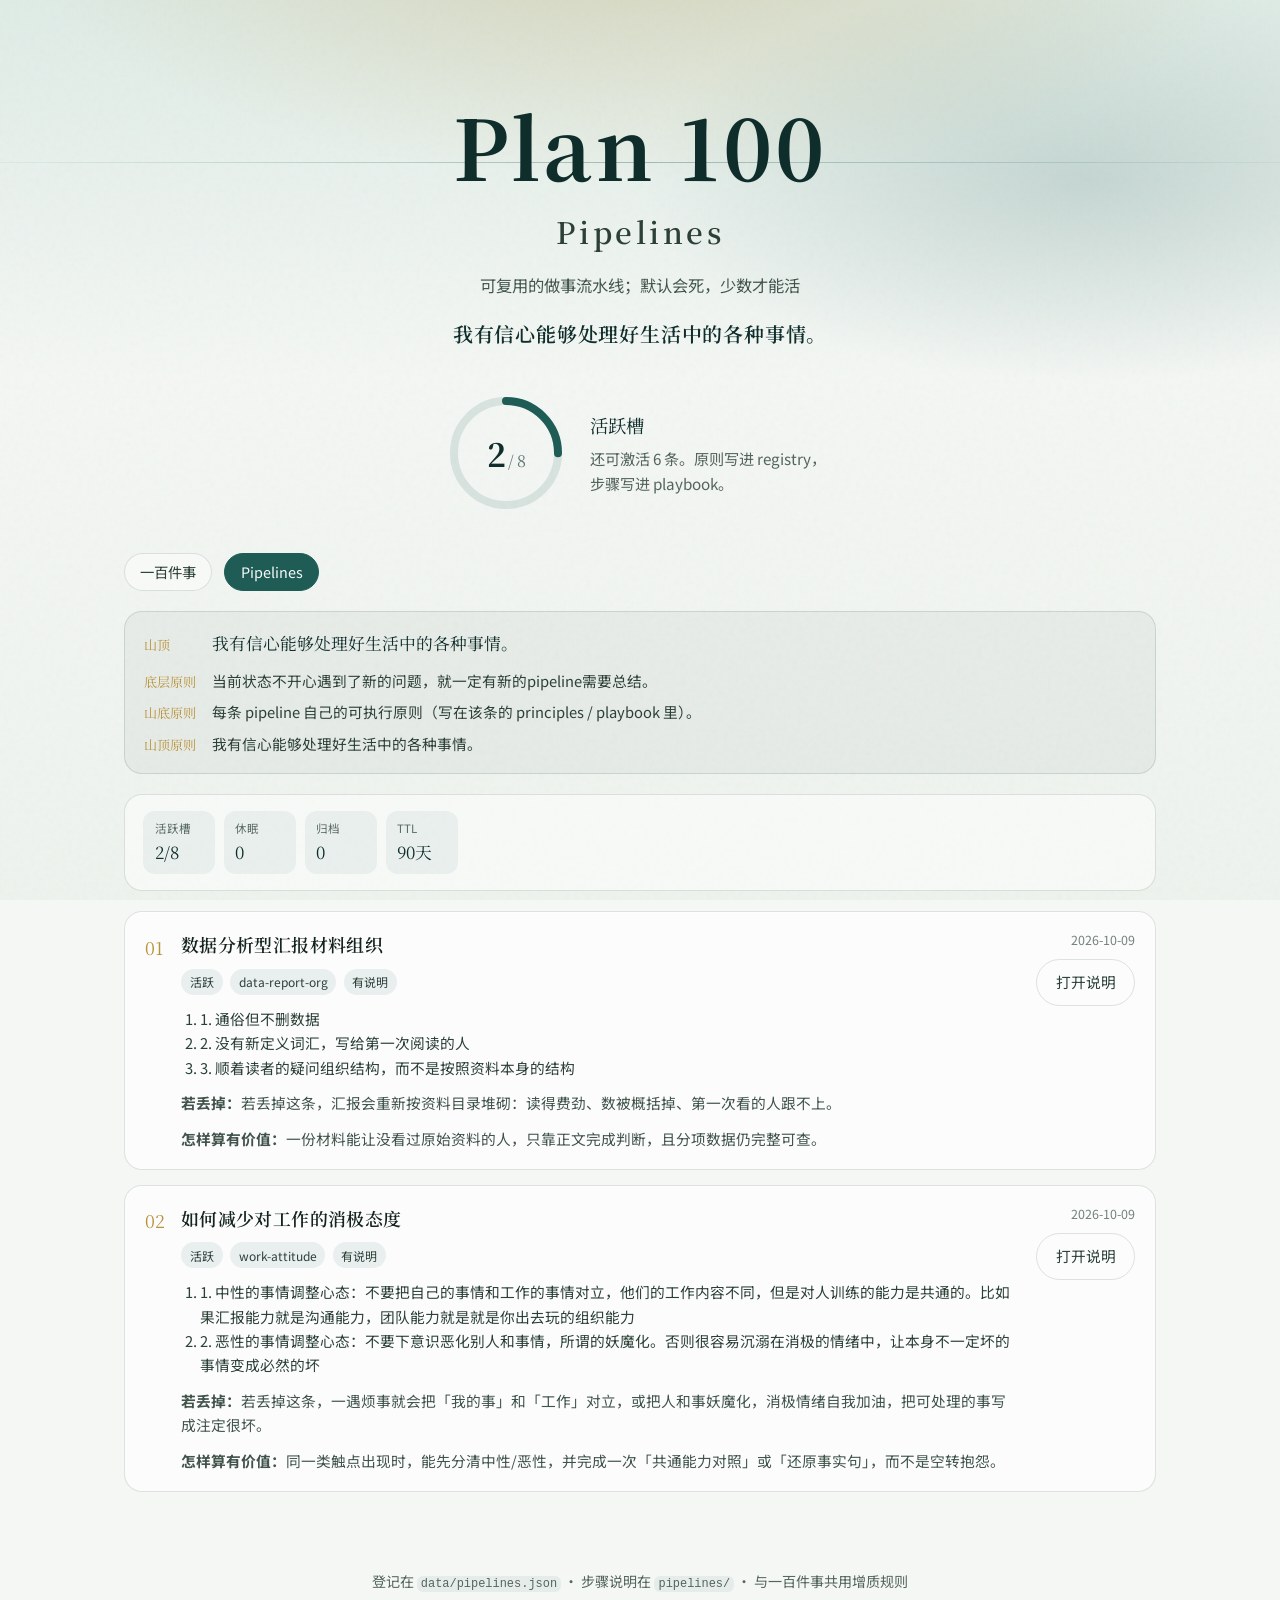
==== pipelines.html @ 631076b8 "Add pipelines catalog, charter layers, and two active playbooks. Capture the north-star life state a" ====
<!DOCTYPE html>
<html lang="zh-CN">
<head>
  <meta charset="UTF-8" />
  <meta name="viewport" content="width=device-width, initial-scale=1" />
  <meta name="description" content="Plan 100 Pipelines —— 可复用的做事流水线" />
  <title>Plan 100 · Pipelines</title>
  <link rel="preconnect" href="https://fonts.googleapis.com" />
  <link rel="preconnect" href="https://fonts.gstatic.com" crossorigin />
  <link href="https://fonts.googleapis.com/css2?family=Noto+Sans+SC:wght@400;500;600&family=Noto+Serif+SC:wght@500;600;700&family=Newsreader:opsz,wght@6..72,500;6..72,600&display=swap" rel="stylesheet" />
  <link rel="stylesheet" href="css/style.css" />
</head>
<body>
  <div class="atmosphere" aria-hidden="true">
    <div class="horizon"></div>
    <div class="grain"></div>
  </div>

  <header class="hero">
    <p class="brand"><a class="brand-link" href="index.html">Plan 100</a></p>
    <h1>Pipelines</h1>
    <p class="lede" id="site-subtitle">可复用的做事流水线；默认会死，少数才能活</p>
    <p class="north-star" id="north-star">我有信心能够处理好生活中的各种事情。</p>

    <div class="progress-block" aria-live="polite">
      <div class="progress-ring" role="img" aria-label="活跃流水线">
        <svg viewBox="0 0 120 120" width="120" height="120">
          <circle class="ring-track" cx="60" cy="60" r="52" />
          <circle class="ring-fill" id="ring-fill" cx="60" cy="60" r="52" />
        </svg>
        <div class="progress-num">
          <span id="count-current">0</span>
          <span class="progress-sep">/</span>
          <span id="count-goal">8</span>
        </div>
      </div>
      <div class="progress-copy">
        <p class="progress-label">活跃槽</p>
        <p class="progress-hint" id="progress-hint">新建流水线前先问：能否并入已有一条。</p>
      </div>
    </div>
  </header>

  <main class="main">
    <nav class="site-nav" aria-label="站点导航">
      <a href="index.html">一百件事</a>
      <a href="pipelines.html" aria-current="page">Pipelines</a>
    </nav>

    <section class="charter" id="charter" aria-label="项目原则"></section>

    <section class="gov-bar" aria-label="流水线治理摘要">
      <div class="gov-metrics" id="gov-metrics"></div>
    </section>

    <section class="board" aria-label="流水线列表">
      <ul class="item-list" id="pipeline-list"></ul>
      <p class="empty" id="empty-state" hidden>还没有流水线。</p>
    </section>
  </main>

  <footer class="footer">
    <p>登记在 <code>data/pipelines.json</code> · 步骤说明在 <code>pipelines/</code> · 与一百件事共用增质规则</p>
  </footer>

  <script src="js/pipelines.js" type="module"></script>
</body>
</html>
---- css/style.css ----
:root {
  --ink: #16241f;
  --ink-soft: #2c4038;
  --mist: #e8efe9;
  --paper: #f4f7f4;
  --sand: #d9c4a0;
  --gold: #b8923a;
  --teal: #1f5c56;
  --teal-deep: #0f2e2b;
  --line: rgba(22, 36, 31, 0.12);
  --shadow: 0 18px 50px rgba(15, 46, 43, 0.18);
  --radius: 18px;
  --font-display: "Noto Serif SC", "Newsreader", Georgia, serif;
  --font-body: "Noto Sans SC", "Helvetica Neue", sans-serif;
  --max: 1080px;
}

*,
*::before,
*::after {
  box-sizing: border-box;
}

html {
  scroll-behavior: smooth;
}

body {
  margin: 0;
  min-height: 100vh;
  color: var(--ink);
  font-family: var(--font-body);
  background: var(--paper);
  line-height: 1.65;
  overflow-x: hidden;
}

.atmosphere {
  position: fixed;
  inset: 0;
  z-index: -1;
  background:
    radial-gradient(ellipse 90% 55% at 50% -10%, rgba(184, 146, 58, 0.28), transparent 55%),
    radial-gradient(ellipse 70% 45% at 85% 20%, rgba(31, 92, 86, 0.18), transparent 50%),
    linear-gradient(180deg, #dfece6 0%, var(--paper) 42%, #eef3ee 100%);
}

.horizon {
  position: absolute;
  left: -10%;
  right: -10%;
  top: 18vh;
  height: 1px;
  background: linear-gradient(90deg, transparent, rgba(31, 92, 86, 0.35), transparent);
  transform: scaleX(0.96);
  animation: horizon-breathe 8s ease-in-out infinite;
}

.grain {
  position: absolute;
  inset: 0;
  opacity: 0.045;
  background-image: url("data:image/svg+xml,%3Csvg viewBox='0 0 200 200' xmlns='http://www.w3.org/2000/svg'%3E%3Cfilter id='n'%3E%3CfeTurbulence type='fractalNoise' baseFrequency='0.85' numOctaves='3' stitchTiles='stitch'/%3E%3C/filter%3E%3Crect width='100%25' height='100%25' filter='url(%23n)'/%3E%3C/svg%3E");
  pointer-events: none;
}

@keyframes horizon-breathe {
  0%, 100% { opacity: 0.45; transform: scaleX(0.94); }
  50% { opacity: 0.85; transform: scaleX(1); }
}

.sr-only {
  position: absolute;
  width: 1px;
  height: 1px;
  padding: 0;
  margin: -1px;
  overflow: hidden;
  clip: rect(0, 0, 0, 0);
  border: 0;
}

.hero {
  max-width: var(--max);
  margin: 0 auto;
  padding: clamp(3.5rem, 10vw, 6.5rem) 1.5rem 2.5rem;
  text-align: center;
  animation: rise 0.9s ease both;
}

@keyframes rise {
  from { opacity: 0; transform: translateY(18px); }
  to { opacity: 1; transform: translateY(0); }
}

.brand {
  margin: 0 0 1.25rem;
  font-family: var(--font-display);
  font-size: clamp(2.8rem, 8vw, 5.2rem);
  font-weight: 700;
  letter-spacing: 0.04em;
  line-height: 1;
  color: var(--teal-deep);
}

.hero h1 {
  margin: 0;
  font-family: var(--font-display);
  font-size: clamp(1.35rem, 3.2vw, 1.85rem);
  font-weight: 600;
  letter-spacing: 0.12em;
  color: var(--ink-soft);
}

.lede {
  max-width: 28em;
  margin: 1rem auto 0;
  color: var(--ink-soft);
  font-size: 1.02rem;
  opacity: 0.88;
}

.north-star {
  max-width: 22em;
  margin: 1.25rem auto 0;
  font-family: var(--font-display);
  font-size: clamp(1.05rem, 2.4vw, 1.25rem);
  font-weight: 600;
  letter-spacing: 0.04em;
  color: var(--teal-deep);
  line-height: 1.5;
}

.charter {
  margin-bottom: 1.25rem;
  padding: 1.1rem 1.2rem;
  border-radius: var(--radius);
  background: rgba(15, 46, 43, 0.04);
  border: 1px solid var(--line);
  text-align: left;
  animation: rise 1s 0.16s ease both;
}

.charter-north {
  margin: 0 0 0.75rem;
  font-family: var(--font-display);
  font-size: 1.05rem;
  color: var(--teal-deep);
}

.charter-layers {
  margin: 0;
  padding: 0;
  list-style: none;
  display: grid;
  gap: 0.55rem;
}

.charter-layers li {
  font-size: 0.92rem;
  color: var(--ink-soft);
  line-height: 1.55;
}

.charter-k {
  display: inline-block;
  min-width: 4.5em;
  margin-right: 0.55rem;
  font-family: var(--font-display);
  font-size: 0.82rem;
  color: var(--gold);
}

.progress-block {
  display: flex;
  align-items: center;
  justify-content: center;
  gap: 1.5rem;
  margin-top: 2.75rem;
  text-align: left;
  animation: rise 1.1s 0.15s ease both;
}

.progress-ring {
  position: relative;
  width: 120px;
  height: 120px;
  flex-shrink: 0;
}

.progress-ring svg {
  transform: rotate(-90deg);
}

.ring-track,
.ring-fill {
  fill: none;
  stroke-width: 8;
}

.ring-track {
  stroke: rgba(31, 92, 86, 0.12);
}

.ring-fill {
  stroke: var(--teal);
  stroke-linecap: round;
  stroke-dasharray: 326.73;
  stroke-dashoffset: 326.73;
  transition: stroke-dashoffset 0.8s ease;
}

.progress-num {
  position: absolute;
  inset: 0;
  display: grid;
  place-content: center;
  grid-auto-flow: column;
  align-items: baseline;
  gap: 0.15rem;
  font-family: var(--font-display);
  color: var(--teal-deep);
}

#count-current {
  font-size: 2rem;
  font-weight: 700;
}

.progress-sep,
#count-goal {
  font-size: 1rem;
  opacity: 0.65;
}

.progress-label {
  margin: 0;
  font-family: var(--font-display);
  font-size: 1.15rem;
  color: var(--teal-deep);
}

.progress-hint {
  margin: 0.35rem 0 0;
  max-width: 16em;
  color: var(--ink-soft);
  font-size: 0.95rem;
  opacity: 0.8;
}

.main {
  max-width: var(--max);
  margin: 0 auto;
  padding: 0 1.5rem 4rem;
}

.site-nav {
  display: flex;
  gap: 0.75rem;
  margin-bottom: 1.25rem;
  animation: rise 1s 0.18s ease both;
}

.site-nav a {
  text-decoration: none;
  color: var(--ink-soft);
  border: 1px solid var(--line);
  border-radius: 999px;
  padding: 0.4rem 0.95rem;
  font-size: 0.9rem;
  background: rgba(255, 255, 255, 0.45);
}

.site-nav a[aria-current="page"] {
  background: var(--teal);
  border-color: var(--teal);
  color: #f7fbf9;
}

.brand-link {
  color: inherit;
  text-decoration: none;
}

.principle-list {
  margin: 0.75rem 0 0;
  padding-left: 1.2rem;
  color: var(--ink-soft);
  font-size: 0.92rem;
}

.btn-small {
  display: inline-flex;
  align-items: center;
  padding: 0.35rem 0.75rem;
  font-size: 0.8rem;
  text-decoration: none;
}

.gov-bar {
  display: flex;
  flex-wrap: wrap;
  align-items: center;
  justify-content: space-between;
  gap: 1rem;
  margin-bottom: 1.25rem;
  padding: 1rem 1.15rem;
  border-radius: var(--radius);
  background: rgba(255, 255, 255, 0.5);
  border: 1px solid var(--line);
  animation: rise 1s 0.2s ease both;
}

.gov-metrics {
  display: flex;
  flex-wrap: wrap;
  gap: 0.55rem;
}

.gov-chip {
  display: grid;
  gap: 0.1rem;
  min-width: 4.5rem;
  padding: 0.45rem 0.7rem;
  border-radius: 12px;
  background: rgba(31, 92, 86, 0.06);
}

.gov-chip .k {
  font-size: 0.72rem;
  color: var(--ink-soft);
  opacity: 0.75;
}

.gov-chip .v {
  font-family: var(--font-display);
  font-size: 1.05rem;
  color: var(--teal-deep);
}

.gov-chip.warn {
  background: rgba(184, 146, 58, 0.18);
}

.gov-chip.warn .v {
  color: #8a6a1f;
}

.gov-actions {
  display: flex;
  flex-wrap: wrap;
  gap: 0.55rem;
}

.toolbar {
  display: flex;
  flex-wrap: wrap;
  align-items: center;
  justify-content: space-between;
  gap: 1rem;
  margin-bottom: 1.25rem;
  animation: rise 1s 0.25s ease both;
}

.filters {
  display: flex;
  flex-wrap: wrap;
  gap: 0.5rem;
}

.filter-chip {
  border: 1px solid var(--line);
  background: rgba(255, 255, 255, 0.55);
  color: var(--ink-soft);
  border-radius: 999px;
  padding: 0.45rem 0.9rem;
  font: inherit;
  font-size: 0.88rem;
  cursor: pointer;
  transition: background 0.2s ease, border-color 0.2s ease, transform 0.2s ease;
}

.filter-chip:hover {
  transform: translateY(-1px);
  border-color: rgba(31, 92, 86, 0.35);
}

.filter-chip[aria-selected="true"] {
  background: var(--teal);
  border-color: var(--teal);
  color: #f7fbf9;
}

.toolbar-actions {
  display: flex;
  flex-wrap: wrap;
  gap: 0.65rem;
  align-items: center;
}

.status-filter select,
.modal-body select,
.modal-body input,
.modal-body textarea {
  width: 100%;
  border: 1px solid var(--line);
  border-radius: 12px;
  padding: 0.7rem 0.85rem;
  font: inherit;
  background: rgba(255, 255, 255, 0.8);
  color: var(--ink);
}

.status-filter select {
  width: auto;
  min-width: 8.5rem;
}

.btn {
  border: 1px solid transparent;
  border-radius: 999px;
  padding: 0.65rem 1.15rem;
  font: inherit;
  font-size: 0.92rem;
  cursor: pointer;
  transition: transform 0.2s ease, background 0.2s ease, border-color 0.2s ease;
}

.btn:hover {
  transform: translateY(-1px);
}

.btn-primary {
  background: var(--ink);
  color: var(--mist);
}

.btn-primary:hover {
  background: var(--teal-deep);
}

.btn-ghost {
  background: transparent;
  border-color: var(--line);
  color: var(--ink-soft);
}

.stats {
  display: grid;
  grid-template-columns: repeat(auto-fill, minmax(120px, 1fr));
  gap: 0.65rem;
  margin-bottom: 1.75rem;
  animation: rise 1s 0.35s ease both;
}

.stat-card {
  padding: 0.85rem 0.95rem;
  border-radius: 14px;
  background: rgba(255, 255, 255, 0.45);
  border: 1px solid var(--line);
}

.stat-card .name {
  display: block;
  font-size: 0.78rem;
  color: var(--ink-soft);
  opacity: 0.8;
}

.stat-card .num {
  display: block;
  margin-top: 0.25rem;
  font-family: var(--font-display);
  font-size: 1.35rem;
  color: var(--teal-deep);
}

.item-list {
  list-style: none;
  margin: 0;
  padding: 0;
  display: grid;
  gap: 0.9rem;
}

.item {
  display: grid;
  grid-template-columns: auto 1fr auto;
  gap: 1rem;
  align-items: start;
  padding: 1.15rem 1.25rem;
  border-radius: var(--radius);
  background: rgba(255, 255, 255, 0.62);
  border: 1px solid var(--line);
  box-shadow: 0 1px 0 rgba(255, 255, 255, 0.6) inset;
  transition: transform 0.25s ease, box-shadow 0.25s ease;
  animation: rise 0.55s ease both;
}

.item:hover {
  transform: translateY(-2px);
  box-shadow: var(--shadow);
}

.item-expired {
  border-color: rgba(184, 146, 58, 0.55);
  background: rgba(255, 248, 230, 0.7);
}

.lane-dormant,
.lane-archived {
  opacity: 0.78;
}

.tag-warn {
  background: rgba(184, 146, 58, 0.22) !important;
  color: #7a5c14 !important;
}

.field-row {
  display: grid;
  grid-template-columns: repeat(3, 1fr);
  gap: 0.75rem;
}

.form-hint {
  margin: 0;
  font-size: 0.85rem;
  color: var(--ink-soft);
  opacity: 0.85;
}

.form-hint.warn {
  color: #8a6a1f;
  opacity: 1;
}

.modal-wide {
  width: min(560px, 100%);
}

.modal-panel.modal-wide {
  width: min(560px, 100%);
}

.review-list {
  list-style: none;
  margin: 0;
  padding: 0;
  display: grid;
  gap: 0.85rem;
}

.review-item {
  padding: 0.9rem 1rem;
  border-radius: 14px;
  border: 1px solid var(--line);
  background: rgba(255, 255, 255, 0.55);
}

.review-item h3 {
  margin: 0 0 0.5rem;
  font-family: var(--font-display);
  font-size: 1.05rem;
}

.review-item p {
  margin: 0.35rem 0;
  font-size: 0.9rem;
  color: var(--ink-soft);
}

.review-item.reviewed {
  opacity: 0.65;
  border-color: rgba(31, 92, 86, 0.35);
}

.item-index {
  font-family: var(--font-display);
  font-size: 1.1rem;
  color: var(--gold);
  min-width: 2ch;
  padding-top: 0.15rem;
}

.item-body h3 {
  margin: 0;
  font-family: var(--font-display);
  font-size: 1.12rem;
  font-weight: 600;
  letter-spacing: 0.02em;
}

.item-meta {
  display: flex;
  flex-wrap: wrap;
  gap: 0.45rem;
  margin-top: 0.55rem;
}

.tag {
  display: inline-flex;
  align-items: center;
  gap: 0.35rem;
  padding: 0.2rem 0.55rem;
  border-radius: 999px;
  font-size: 0.75rem;
  background: rgba(31, 92, 86, 0.08);
  color: var(--ink-soft);
}

.tag-dot {
  width: 0.45rem;
  height: 0.45rem;
  border-radius: 50%;
  background: currentColor;
}

.item-note {
  margin: 0.7rem 0 0;
  color: var(--ink-soft);
  font-size: 0.92rem;
  opacity: 0.9;
}

.item-side {
  display: flex;
  flex-direction: column;
  align-items: flex-end;
  gap: 0.5rem;
}

.item-date {
  font-size: 0.78rem;
  color: var(--ink-soft);
  opacity: 0.65;
  white-space: nowrap;
}

.item-actions {
  display: flex;
  gap: 0.35rem;
}

.item-actions button {
  border: 1px solid var(--line);
  background: transparent;
  border-radius: 999px;
  padding: 0.25rem 0.65rem;
  font: inherit;
  font-size: 0.75rem;
  color: var(--ink-soft);
  cursor: pointer;
}

.empty {
  text-align: center;
  padding: 3rem 1rem;
  color: var(--ink-soft);
  opacity: 0.75;
}

.footer {
  max-width: var(--max);
  margin: 0 auto;
  padding: 0 1.5rem 3.5rem;
  text-align: center;
  color: var(--ink-soft);
  font-size: 0.88rem;
  opacity: 0.8;
}

.footer code {
  font-size: 0.85em;
  padding: 0.1em 0.35em;
  border-radius: 6px;
  background: rgba(31, 92, 86, 0.08);
}

.footer-actions {
  display: flex;
  justify-content: center;
  gap: 0.65rem;
  margin-top: 0.85rem;
  flex-wrap: wrap;
}

.modal {
  border: none;
  padding: 0;
  background: transparent;
  max-width: calc(100vw - 2rem);
}

.modal::backdrop {
  background: rgba(15, 46, 43, 0.45);
  backdrop-filter: blur(4px);
}

.modal-panel {
  width: min(440px, 100%);
  margin: auto;
  border-radius: 22px;
  background: var(--paper);
  border: 1px solid rgba(255, 255, 255, 0.5);
  box-shadow: var(--shadow);
  overflow: hidden;
  animation: rise 0.35s ease both;
}

.modal-header,
.modal-footer {
  display: flex;
  align-items: center;
  justify-content: space-between;
  padding: 1rem 1.25rem;
}

.modal-header {
  border-bottom: 1px solid var(--line);
}

.modal-header h2 {
  margin: 0;
  font-family: var(--font-display);
  font-size: 1.2rem;
}

.icon-close {
  border: none;
  background: transparent;
  font-size: 1.6rem;
  line-height: 1;
  color: var(--ink-soft);
  cursor: pointer;
}

.modal-body {
  display: grid;
  gap: 0.9rem;
  padding: 1.15rem 1.25rem;
}

.modal-body label {
  display: grid;
  gap: 0.35rem;
  font-size: 0.88rem;
  color: var(--ink-soft);
}

.modal-footer {
  border-top: 1px solid var(--line);
  justify-content: flex-end;
  gap: 0.5rem;
}

@media (max-width: 720px) {
  .progress-block {
    flex-direction: column;
    text-align: center;
  }

  .progress-hint {
    max-width: none;
  }

  .field-row {
    grid-template-columns: 1fr;
  }

  .item {
    grid-template-columns: auto 1fr;
  }

  .item-side {
    grid-column: 1 / -1;
    flex-direction: row;
    justify-content: space-between;
    align-items: center;
  }
}
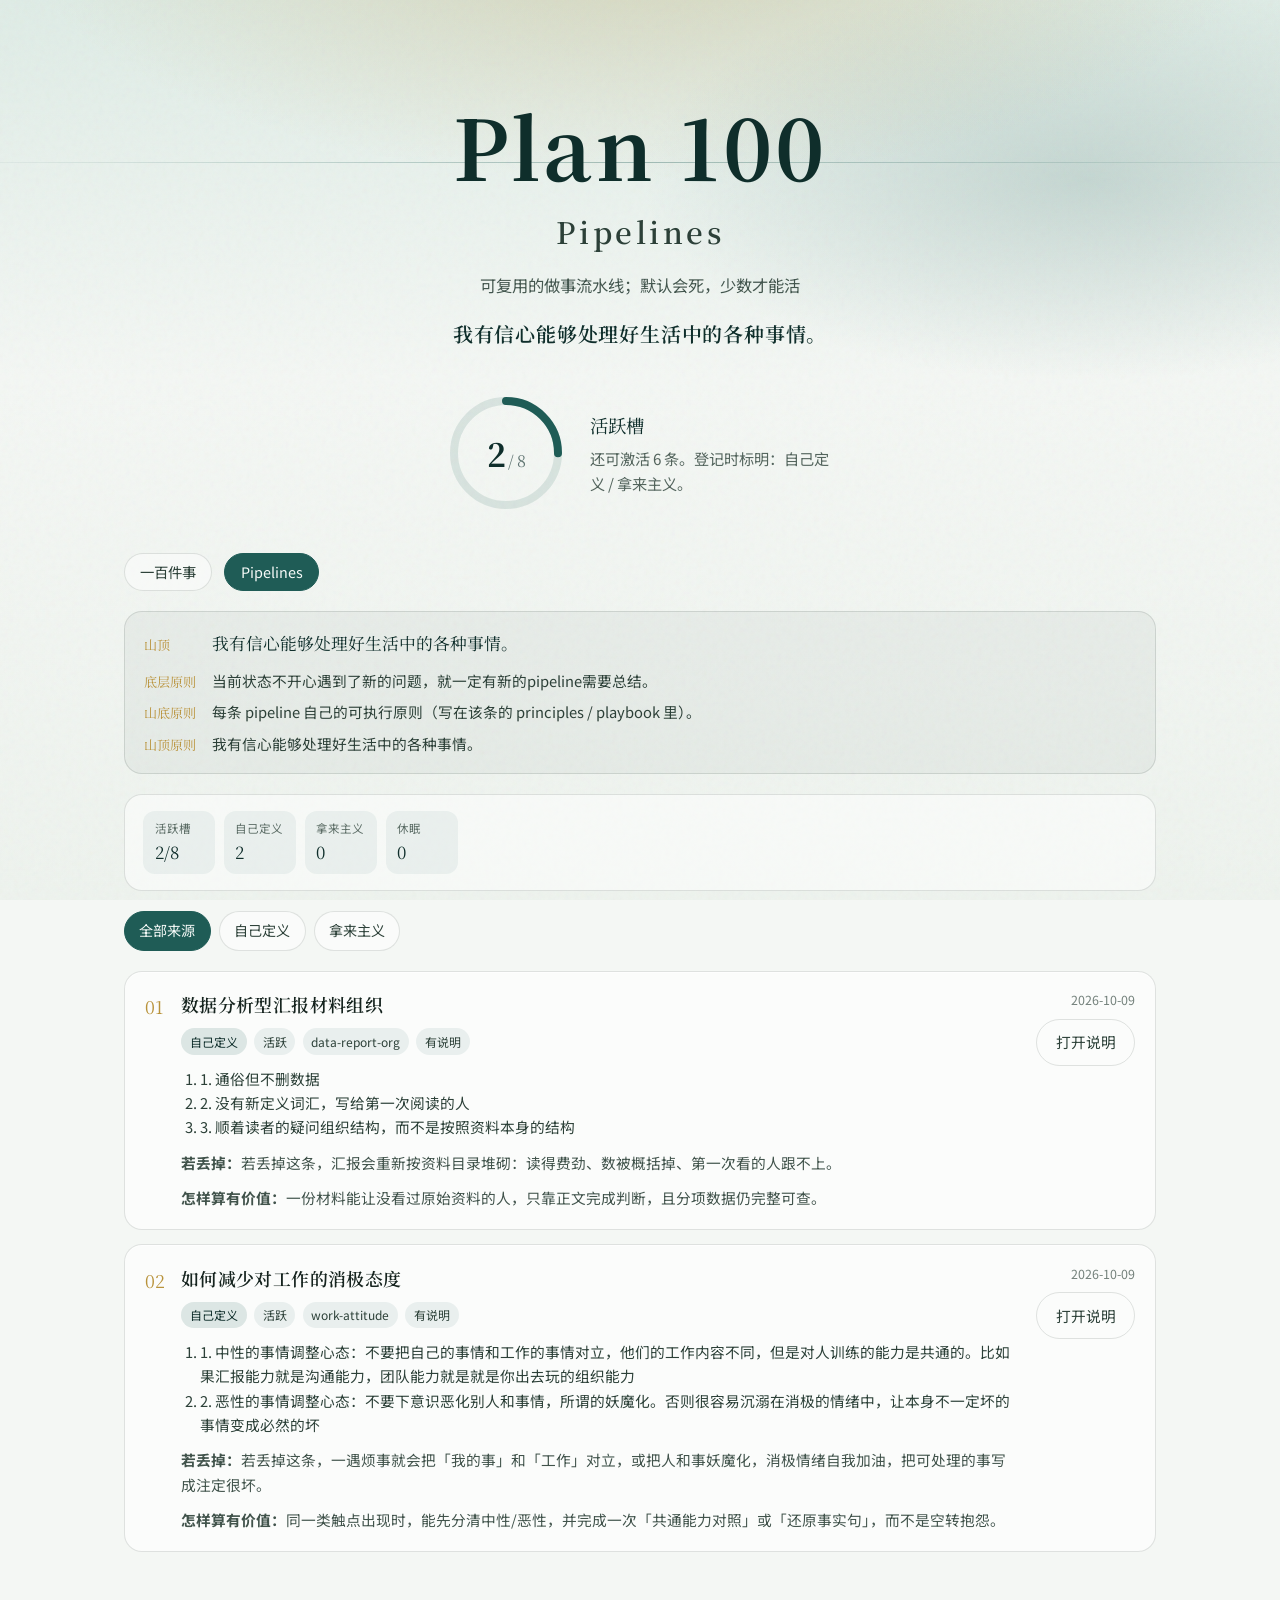
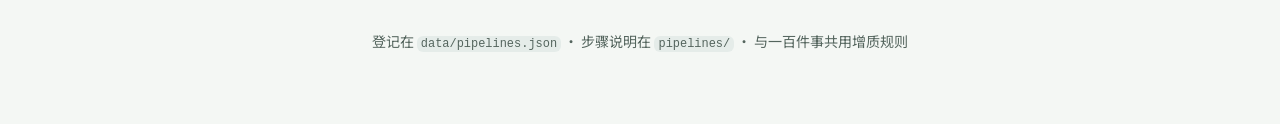
==== commit 5f3f30df: "Distinguish pipeline origin as self-defined or borrowed. Tag each pipeline and filter the catalog so" ====
--- a/pipelines.html
+++ b/pipelines.html
@@ -53,6 +53,10 @@
       <div class="gov-metrics" id="gov-metrics"></div>
     </section>
 
+    <section class="toolbar" aria-label="按来源筛选">
+      <div class="filters" id="origin-filters" role="tablist" aria-label="按来源筛选"></div>
+    </section>
+
     <section class="board" aria-label="流水线列表">
       <ul class="item-list" id="pipeline-list"></ul>
       <p class="empty" id="empty-state" hidden>还没有流水线。</p>
--- a/css/style.css
+++ b/css/style.css
@@ -517,6 +517,16 @@
   color: #7a5c14 !important;
 }
 
+.tag-origin-self {
+  background: rgba(31, 92, 86, 0.14) !important;
+  color: var(--teal-deep) !important;
+}
+
+.tag-origin-borrowed {
+  background: rgba(61, 90, 128, 0.14) !important;
+  color: #3d5a80 !important;
+}
+
 .field-row {
   display: grid;
   grid-template-columns: repeat(3, 1fr);
